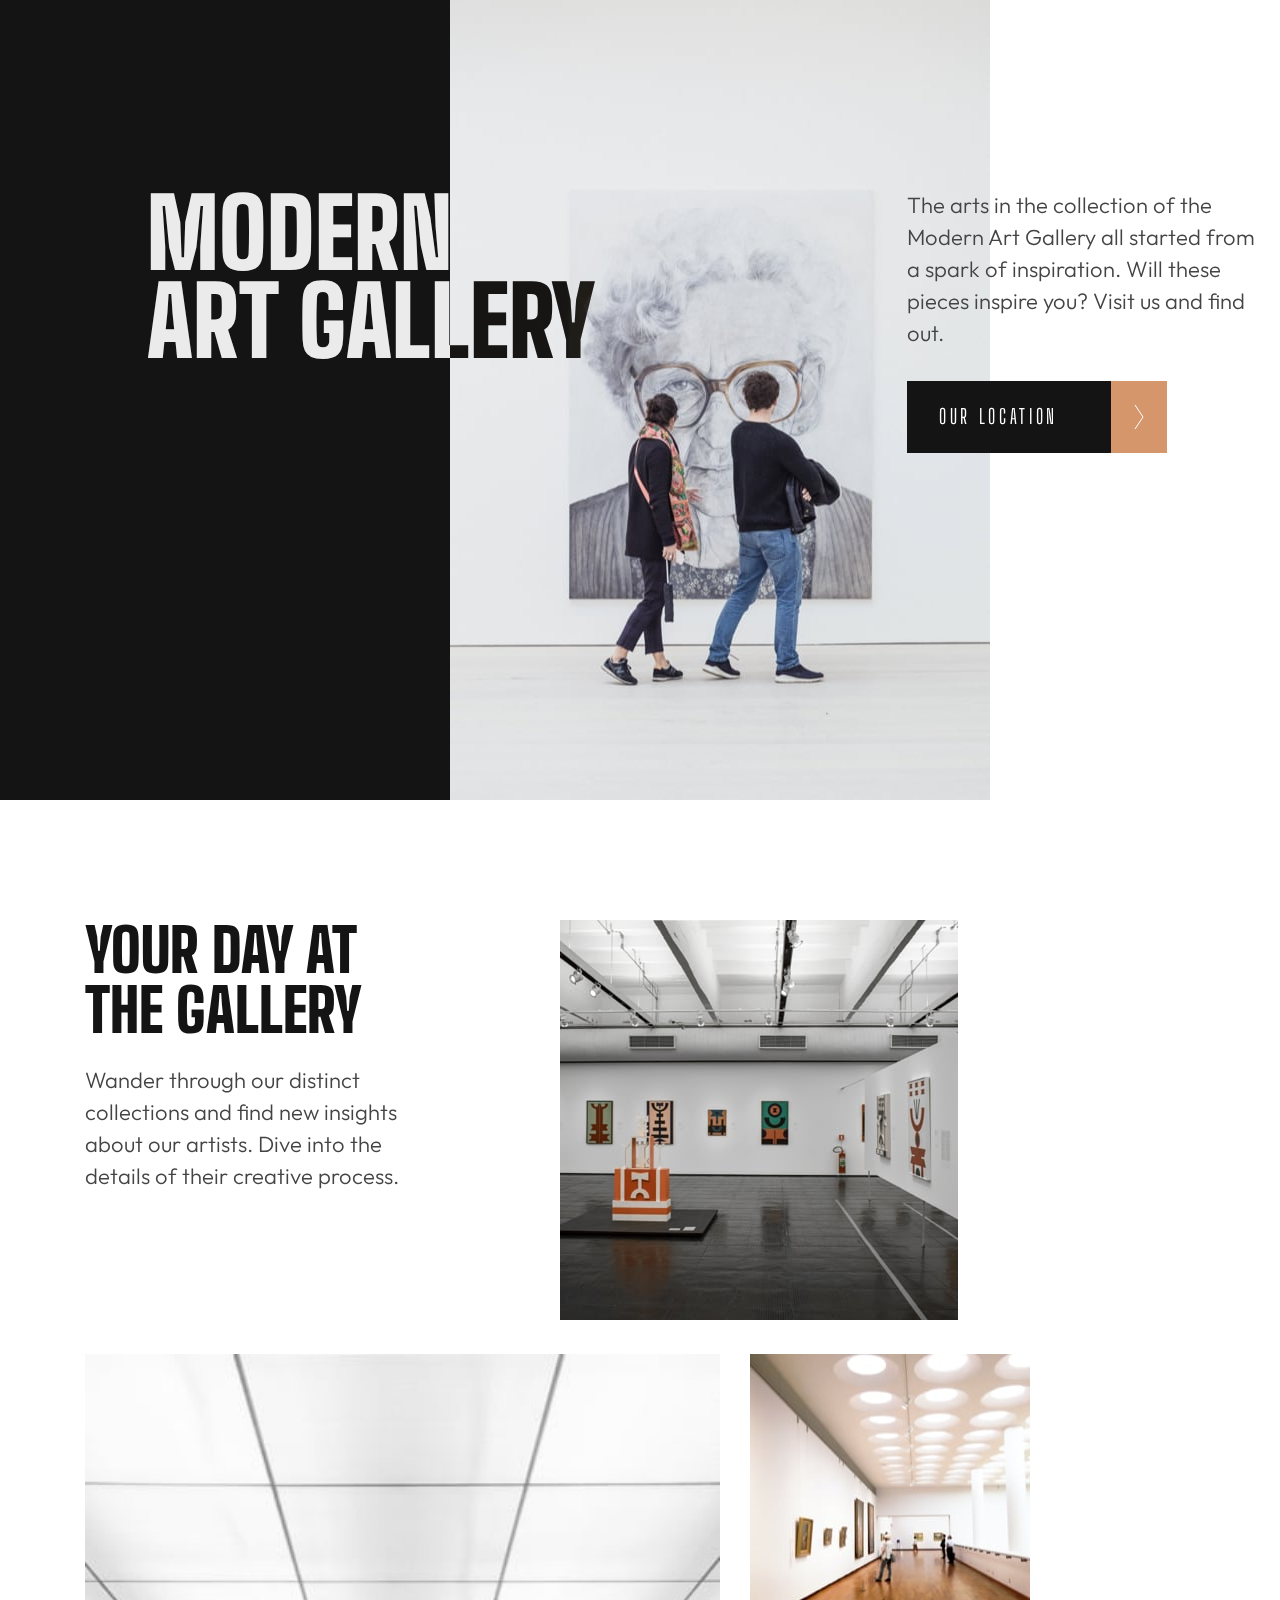
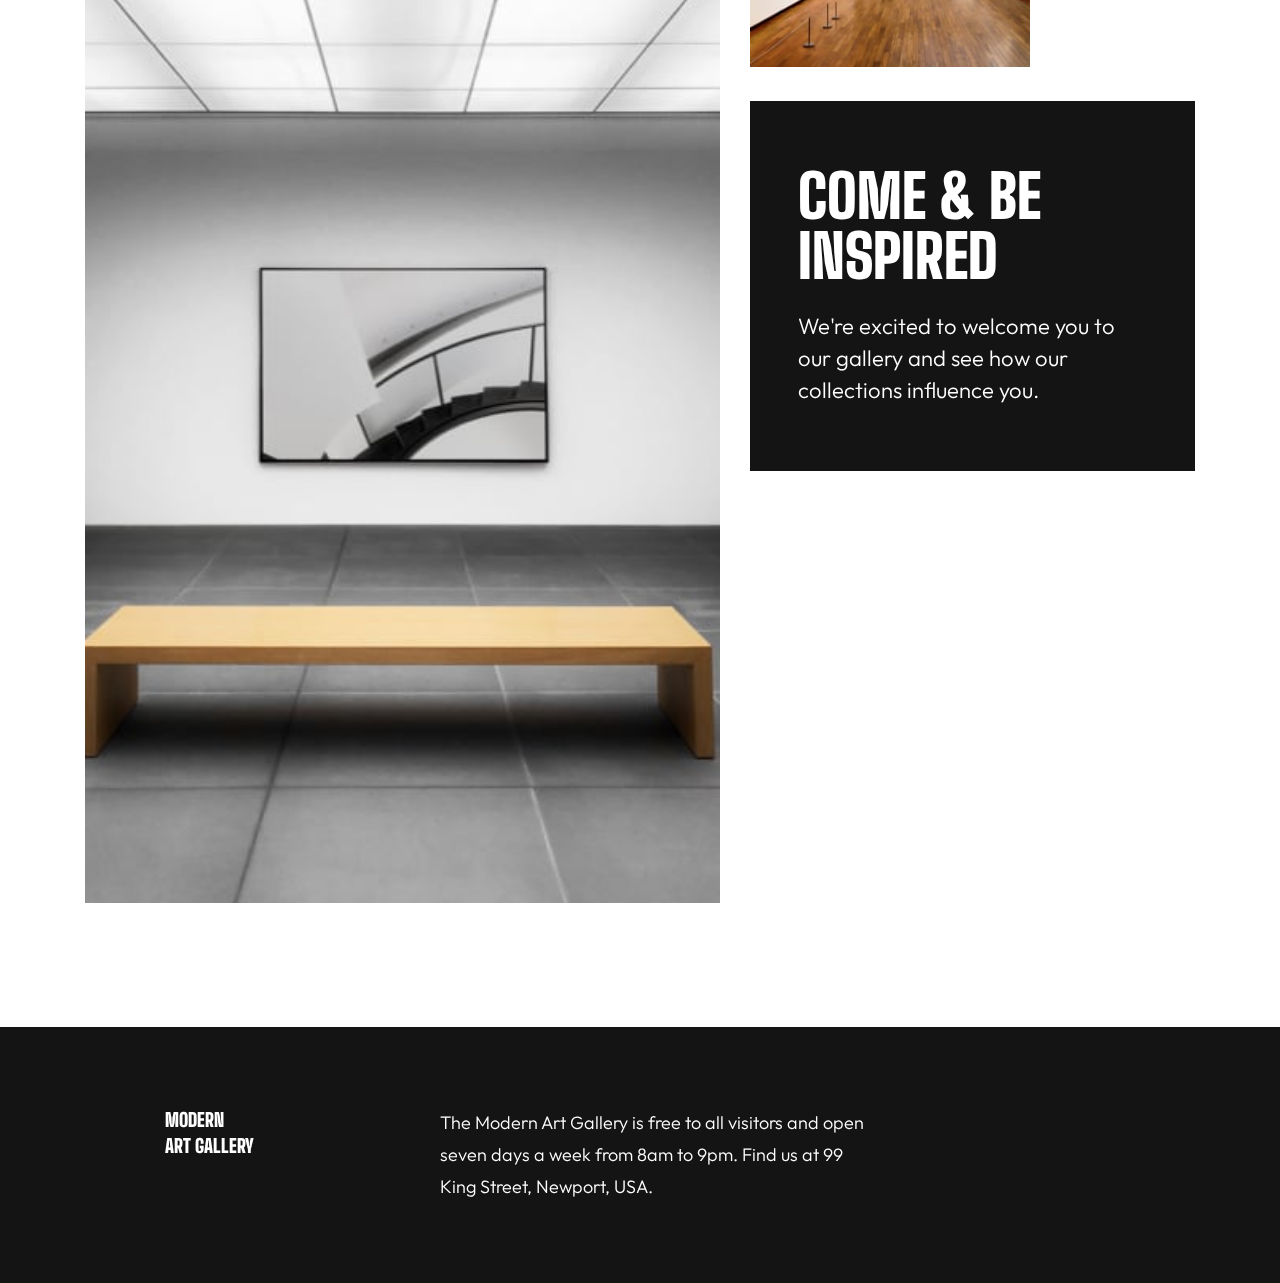
==== index.html @ 34bbaf8f "dosyalari ekledim" ====
<!DOCTYPE html>
<html lang="en">

<head>
  <meta charset="UTF-8">
  <meta name="viewport" content="width=device-width, initial-scale=1.0">  
  <link rel="stylesheet" href="https://cdnjs.cloudflare.com/ajax/libs/font-awesome/6.4.0/css/all.min.css" integrity="sha512-iecdLmaskl7CVkqkXNQ/ZH/XLlvWZOJyj7Yy7tcenmpD1ypASozpmT/E0iPtmFIB46ZmdtAc9eNBvH0H/ZpiBw==" crossorigin="anonymous" referrerpolicy="no-referrer" />  
  <link href="https://fonts.googleapis.com/css2?family=Big+Shoulders+Display:wght@900&family=Outfit:wght@300&display=swap"rel="stylesheet">
  <link rel="stylesheet" href="index.css">
  <title>Ana Sayfa</title>
</head>

<body>
  <main>
    <!-- Header start -->
    <header>
      <picture class="hero-img">
        <source media="(min-width: 1000px)"
          srcset="./assets/desktop/image-hero.jpg, ./assets/desktop/image-hero@2x.jpg 2x">
        <source media="(min-width: 768px)" srcset="./assets/tablet/image-hero.jpg,
        ./assets/tablet/image-hero@2x.jpg 2x">
        <img src=" ./assets/mobile/image-hero.jpg" srcset="./assets/mobile/image-hero@2x.jpg 2x"
          alt="Man and woman walking past and looking at a mostly black and white painting of an eldery woman wearing brown glasses">
      </picture>
      <div class="hero-container">
        <h1>Modern <br> Art Gallery</h1>
        <div class="hero-text">
          <p>The arts in the collection of the Modern Art Gallery all started
            from a spark of inspiration. Will these pieces inspire you? Visit
            us and find out.</p>
          <div class="link">
            <a href="harita.html">Our location</a>
            <div class="arrow">
              <img src="./assets/icon-arrow-right.svg" alt="Right arrow">
            </div>
          </div>
        </div>
      </div>
    </header>
    <!-- Header end -->

    <!-- Section Start -->
    <div class="section-wrapper">

      <!-- Section 1 Start -->
      <section class="section-1">
        <picture class="grid-1">
          <source media="(min-width: 1330px)"
            srcset="./assets/desktop/image-grid-1.jpg, ./assets/desktop/image-grid-1@2x.jpg 2x">
          <source media="(min-width: 768px)" srcset="./assets/tablet/image-grid-1.jpg,
        ./assets/tablet/image-grid-1@2x.jpg 2x">
          <img src=" ./assets/mobile/image-grid-1.jpg" srcset="./assets/mobile/image-grid-1@2x.jpg"
            alt="Image of museum exhibit featuring sculpture and prints of abstract art in mostly orange and turquoise colors">
        </picture>

        <div class="container">
          <h2>Your day<span></span> at the gallery</h2>
          <p>Wander through our distinct collections and find new insights about
            our artists. Dive into the details of their creative process.</p>
        </div>
      </section>

      <!-- Section 2 End -->

      <!-- Section 2 Start -->
      <section class="section-2">
        <picture class="grid-2">
          <source media="(min-width: 1339px)"
            srcset="./assets/desktop/image-grid-2.jpg, ./assets/desktop/image-grid-2@2x.jpg 2x">
          <source media="(min-width: 768px)" srcset="./assets/tablet/image-grid-2.jpg,
        ./assets/tablet/image-grid-2@2x.jpg 2x">
          <img src=" ./assets/mobile/image-grid-1.jpg" srcset="./assets/mobile/image-grid-2@2x.jpg"
            alt="Image of light colored wood bench inside of museum facing a large photographic print of part of a circular stairwell">
        </picture>

        <div class="inspired-container">
          <picture class="grid-3">
            <source media="(min-width: 1339px)"
              srcset="./assets/desktop/image-grid-3.jpg, ./assets/desktop/image-grid-3@2x.jpg 2x">

            <source media="(min-width: 768px)" srcset="./assets/tablet/image-grid-3.jpg,
          ./assets/tablet/image-grid-3@2x.jpg 2x">

            <img src=" ./assets/mobile/image-grid-3.jpg" srcset="./assets/mobile/image-grid-3@2x.jpg"
              alt="Image of a few people looking at paintings inside the museum">
          </picture>

          <div class="inspired-text">
            <h2>Come &amp; be<br> inspired</h2>
            <p>We're excited to welcome you to our gallery and see how our collections
              influence you.</p>
          </div>
        </div>
      </section> 
    </div>
    <!-- Section 2 End -->
  </main>

  <!-- Footer start -->
  <footer>
    <div class="footer-container">
      <h3>Modern<br> Art Gallery</h3>
      <p>The Modern Art Gallery is free to all visitors and open seven days a week
        from 8am to 9pm. Find us at 99 King Street, Newport, USA.</p>
      <div class="social-links">
        <a href="facebook.com"><i class="fab fa-facebook-square"></i></a>
        <a href="instagram.com"><i class="fab fa-instagram"></i></a>
        <a href="twitter.com"><i class="fab fa-twitter"></i></a>
      </div>
    </div>
  </footer>
  <!-- Footer end -->
</html>
---- index.css ----
/* HTML Start */
:root {
    --accent: #D5966C;
    --heading: #141414;
    --body-text: #444444;
    --background: #FFFFFF;
}

*,
* ::before,
* ::after {
    box-sizing: border-box;
    margin: 0;
    padding: 0;
    -moz-osx-font-smoothing: grayscale;
    -webkit-font-smoothing: antialiased;
}

body {
  background-color: var(--background);
}

h1,
h2,
h3 {
    color: var(--heading);
    font-family: 'Big Shoulders Display', sans-serif;
    font-weight: 900;
    text-transform: uppercase;
}

h3,
footer,
footer p,
.inspired-text h2, 
.inspired-text p {
    color: var(--background);
}

h1 {
    font-size: 3.75rem;
    line-height: 3.4375rem;
}

h2 {
    font-size: 3.125rem;
    line-height: 2.8125rem;
}

h2 span::before {
    content:"\A";
    white-space: pre;
}

p {
    color: var(--body-text);
    font-family: 'Outfit', sans-serif;
    font-size: 1.125rem;
    font-weight: 300;
    line-height: 1.75rem;
}

i {
    font-size: 1.25rem;
    margin-right: 1.25rem;
}
/* HTML End */


/* Header Start */
.hero-container {
    margin: 2rem 1rem 7.5rem 1rem;
}

.hero-text {
    margin-top: 2rem;
}

.arrow, 
.link {
    align-items: center;
    display: flex;
    height: 4.5rem;
}

.arrow {
    background-color: var(--accent);
    justify-content: center;
    width: 3.5rem;
}

.link {
    background-color: var(--heading);
    justify-content: space-between;
    margin-top: 2rem;
    width: 16.25rem;
}

.link a {
    color: var(--background);
    font-family: 'Big Shoulders Display', sans-serif;
    font-size: 1.25rem;
    letter-spacing: 3.64px;
    line-height: 1.49625rem;
    margin-left: 2rem;
    text-decoration: none;
    text-transform: uppercase;
}

.link:hover,
.link:hover .arrow {
    transition: all .3s ease-out;
}

.link:hover {
    background-color: var(--accent);
}

.link:hover .arrow {
    background-color: var(--heading);
}
/* Header End */

/*Section Start */ 
.section-wrapper {
    margin-left: 1rem;
    margin-right: 1rem;
    max-width: 100%;
}

.section-wrapper img {
  max-width: 100%;
}

.grid-1 img{
    margin-bottom: 1.5625rem;
}

.section-1 {
    margin-bottom: 2rem;
}

.section-1 .container p{
    margin-top: 1.3125rem;
}

.grid-2 img,
.grid-3 img {
    margin-bottom: 1rem;
}

.inspired-text,
footer {
    background-color: var(--heading);
}

.inspired-text {  
    margin-bottom: 7.5rem;
    padding: 3rem 1.5rem;
}

.inspired-text p {
    margin-top: 1.5rem;
}
/*Section end */ 


/*Footer Start */ 
footer {
    font-size: 1rem;
    line-height: 1.625rem;
    padding: 3rem 2rem;
}

footer p {
    margin-top: 2.375rem;
    margin-bottom: 2.375rem;
}

footer a {
    color: var(--background);
}

footer a:hover {
    color: var(--accent);
}

/*Footer end */ 


@media screen and (min-width: 768px) {
 
    /*HTML Start */ 
   h1 {
       font-size: 4.375rem;
       line-height: 4.0625rem;
   }

   h2 {
    font-size: 3.125rem;
    line-height: 2.8125rem;
    }

   h2 span::before {
        display: none;
    }

    /*HTML End */ 

    /*Header Start */ 
    header {
        display: flex;
        margin-bottom: 7.5rem;
    }

    .hero-container {
        margin-bottom: 0;
        margin-left: -3.125rem;
        margin-top: 9.0625rem;
        max-width: 21.1875rem;
    }

    .container {
        margin-right: 4.25rem;
        max-width: 13.9375rem;
    }
    /*Header End */ 

    /* Section Start */
    .section-1 .container p, 
    .inspired-text p {
        margin-top: 1.5rem;
    }
    .section-wrapper {
        margin-left: auto;
        margin-right: auto;
        max-width: 43.0625rem;
    }

    section {
        display: flex;
    }

    .section-1 {
        margin-bottom: .6875rem;
    }
    .grid-1 img {
        margin-bottom: 0;
    }

    .grid-1 {
        order: 2;
    }
    
    .section-2 {
        margin-bottom: 7.5rem;
    }

    .grid-2 img {
        margin-right: .6875rem;
        width: 24.875rem;
    }

    .grid-3 img{
        margin-bottom: 5px;
    }

    .inspired-text, 
    .grid-2 img{
        margin-bottom: 0;
    }

    .inspired-container {
        width: 17.5rem;
    } 

    .inspired-text {
        padding: 5.25rem 1.8125rem;
    }

    /* Section End */
    
    /* Footer Start */
    .footer-container {
        display: flex;
        justify-content: space-between;
    }

    footer p {
        font-size: 1rem;
        margin: 0;
        max-width: 17.5625rem;
    }
    
    footer {
        padding: 3.5rem 2.4375rem;
    }
    /* Footer End */
}



  @media screen and (min-width: 1200px){

    /* HTML Start */
    h1 {
        font-size: 6rem;
        line-height: 5.5rem;
    }

    h2 {
        font-size:3.75rem;
        line-height: 3.75rem;
    }

    p {
        font-size: 1.375rem;
        line-height: 2rem;
    }

   
    .section-wrapper {
        max-width: 69.375rem;
    }

    /* HTML End */
    
    /* Header Start */
    header {
        position: relative;
    }
    .hero-img {
        padding-left: 28.125rem;
        background-color: var(--heading);
        height: 50rem;
    }
    
    .hero-container {
        display: flex;
        justify-content: space-between;
        margin-left: 11.5%;
        margin-top: 11.8125rem;
        max-width: 69.375rem;
        position: absolute; 
    }

    .hero-container h1 {
        color: var(--background);
        margin-right: 246px;
        mix-blend-mode: difference;
        width: 514px;
    }

    .hero-text {
        margin-top: 0;
        max-width: 350px;
    } 
    
    /* Header End */
    
    /* Section Start */
    .section-1,
    .grid-3 img {
        margin-bottom: 1.875rem;
    }

    .container {
        margin-right: 7.8125rem;
        max-width: 21.875rem;
    }

    
    .grid-2 img {
        margin-right: 1.875rem;
        width: 39.6875rem;
    }

    .inspired-container {
        width: 27.8125rem;
    }

    .inspired-text {
        padding: 4.0625rem 3rem;
    }

    /* Section End */

    /* Footer Start */
    footer p {
        font-size: 1.125rem;
        max-width: 26.875rem;
    }
   
    footer {
        padding: 5rem 10.3125rem;
    }
    /* Footer End */
  }
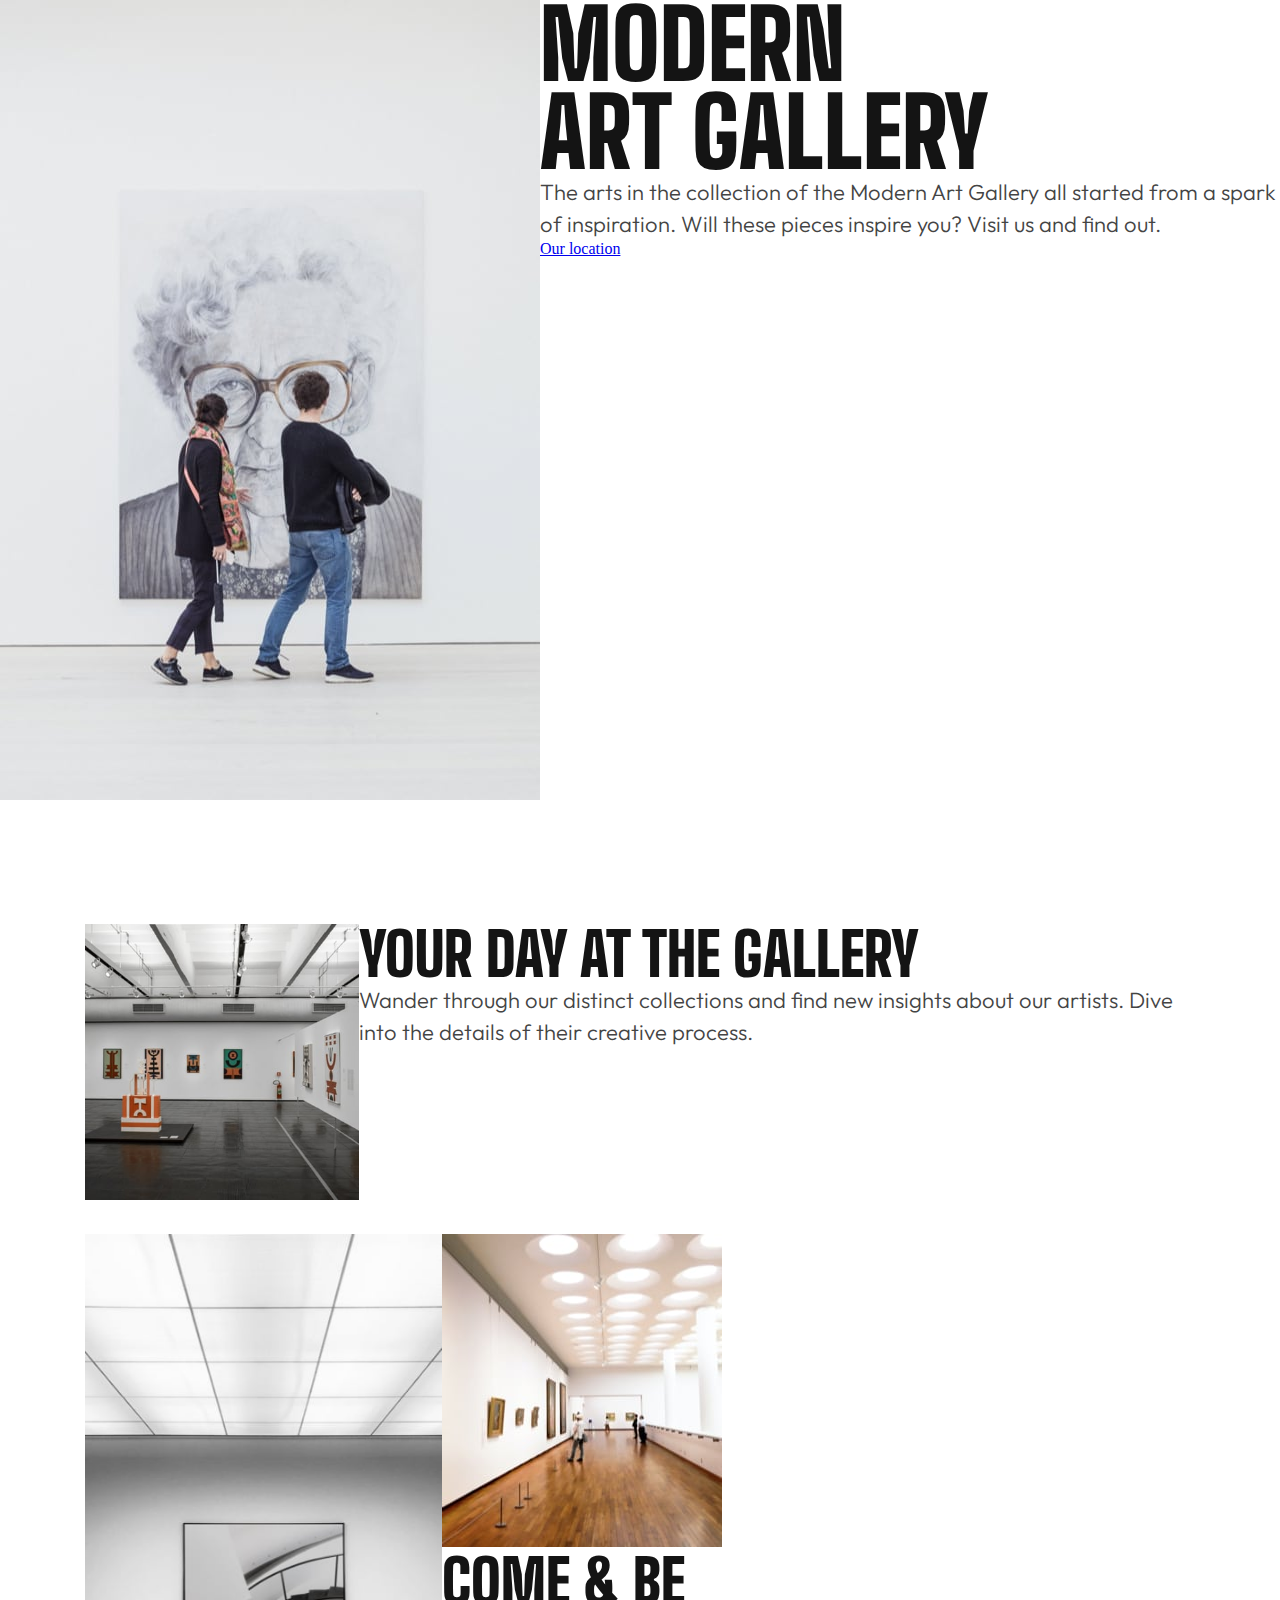
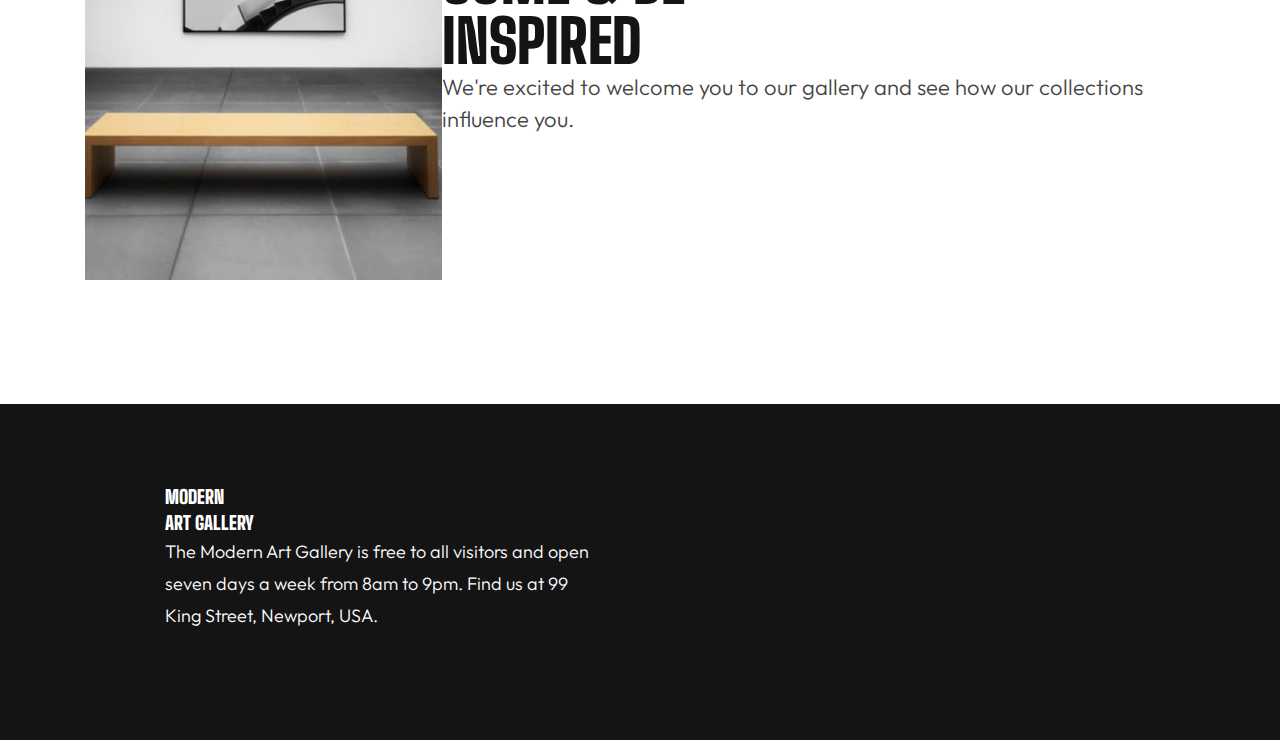
==== commit b94f82ec: "Update index.html" ====
--- a/index.html
+++ b/index.html
@@ -13,8 +13,8 @@
 <body>
   <main>
     <!-- Header start -->
-    <header>
-      <picture class="hero-img">
+    <header class="header">
+      <picture class="header__hero--img">
         <source media="(min-width: 1000px)"
           srcset="./assets/desktop/image-hero.jpg, ./assets/desktop/image-hero@2x.jpg 2x">
         <source media="(min-width: 768px)" srcset="./assets/tablet/image-hero.jpg,
@@ -22,16 +22,16 @@
         <img src=" ./assets/mobile/image-hero.jpg" srcset="./assets/mobile/image-hero@2x.jpg 2x"
           alt="Man and woman walking past and looking at a mostly black and white painting of an eldery woman wearing brown glasses">
       </picture>
-      <div class="hero-container">
-        <h1>Modern <br> Art Gallery</h1>
-        <div class="hero-text">
-          <p>The arts in the collection of the Modern Art Gallery all started
+      <div class="header__hero--container">
+        <h1 class="header__hero-container--title">Modern <br> Art Gallery</h1>
+        <div class="header__hero--text">
+          <p class="header__hero-text--paragraph">The arts in the collection of the Modern Art Gallery all started
             from a spark of inspiration. Will these pieces inspire you? Visit
             us and find out.</p>
-          <div class="link">
-            <a href="harita.html">Our location</a>
-            <div class="arrow">
-              <img src="./assets/icon-arrow-right.svg" alt="Right arrow">
+          <div class="header__link">
+            <a href="harita.html" class="header__link--anchor">Our location</a>
+            <div class="header__arrow">
+              <img src="./assets/icon-arrow-right.svg" alt="Right arrow" class="header__arrow--img">
             </div>
           </div>
         </div>
@@ -43,19 +43,19 @@
     <div class="section-wrapper">
 
       <!-- Section 1 Start -->
-      <section class="section-1">
-        <picture class="grid-1">
+      <section class="section-1 gallery">
+        <picture class="gallery__grid-1">
           <source media="(min-width: 1330px)"
             srcset="./assets/desktop/image-grid-1.jpg, ./assets/desktop/image-grid-1@2x.jpg 2x">
           <source media="(min-width: 768px)" srcset="./assets/tablet/image-grid-1.jpg,
         ./assets/tablet/image-grid-1@2x.jpg 2x">
-          <img src=" ./assets/mobile/image-grid-1.jpg" srcset="./assets/mobile/image-grid-1@2x.jpg"
+          <img class="gallery__image" src=" ./assets/mobile/image-grid-1.jpg" srcset="./assets/mobile/image-grid-1@2x.jpg"
             alt="Image of museum exhibit featuring sculpture and prints of abstract art in mostly orange and turquoise colors">
         </picture>
 
-        <div class="container">
-          <h2>Your day<span></span> at the gallery</h2>
-          <p>Wander through our distinct collections and find new insights about
+        <div class="gallery__container">
+          <h2 class="gallery__heading">Your day<span></span> at the gallery</h2>
+          <p class="gallery__description">Wander through our distinct collections and find new insights about
             our artists. Dive into the details of their creative process.</p>
         </div>
       </section>
@@ -63,31 +63,31 @@
       <!-- Section 2 End -->
 
       <!-- Section 2 Start -->
-      <section class="section-2">
-        <picture class="grid-2">
+      <section class="section-2 gallery">
+        <picture class="gallery__grid-2">
           <source media="(min-width: 1339px)"
             srcset="./assets/desktop/image-grid-2.jpg, ./assets/desktop/image-grid-2@2x.jpg 2x">
           <source media="(min-width: 768px)" srcset="./assets/tablet/image-grid-2.jpg,
         ./assets/tablet/image-grid-2@2x.jpg 2x">
-          <img src=" ./assets/mobile/image-grid-1.jpg" srcset="./assets/mobile/image-grid-2@2x.jpg"
+          <img class="gallery__image" src=" ./assets/mobile/image-grid-1.jpg" srcset="./assets/mobile/image-grid-2@2x.jpg"
             alt="Image of light colored wood bench inside of museum facing a large photographic print of part of a circular stairwell">
         </picture>
 
-        <div class="inspired-container">
-          <picture class="grid-3">
+        <div class="gallery__inspired--container">
+          <picture class="gallery__grid-3">
             <source media="(min-width: 1339px)"
               srcset="./assets/desktop/image-grid-3.jpg, ./assets/desktop/image-grid-3@2x.jpg 2x">
 
             <source media="(min-width: 768px)" srcset="./assets/tablet/image-grid-3.jpg,
           ./assets/tablet/image-grid-3@2x.jpg 2x">
 
-            <img src=" ./assets/mobile/image-grid-3.jpg" srcset="./assets/mobile/image-grid-3@2x.jpg"
+            <img class="gallery__image" src=" ./assets/mobile/image-grid-3.jpg" srcset="./assets/mobile/image-grid-3@2x.jpg"
               alt="Image of a few people looking at paintings inside the museum">
           </picture>
 
-          <div class="inspired-text">
-            <h2>Come &amp; be<br> inspired</h2>
-            <p>We're excited to welcome you to our gallery and see how our collections
+          <div class="gallery__inspired--text">
+            <h2 class="gallery__heading">Come &amp; be<br> inspired</h2>
+            <p class="gallery__description ">We're excited to welcome you to our gallery and see how our collections
               influence you.</p>
           </div>
         </div>
@@ -97,17 +97,17 @@
   </main>
 
   <!-- Footer start -->
-  <footer>
-    <div class="footer-container">
-      <h3>Modern<br> Art Gallery</h3>
-      <p>The Modern Art Gallery is free to all visitors and open seven days a week
+  <footer class="footer">
+    <div class="footer__container">
+      <h3 class="footer__title">Modern<br> Art Gallery</h3>
+      <p class="footer__text">The Modern Art Gallery is free to all visitors and open seven days a week
         from 8am to 9pm. Find us at 99 King Street, Newport, USA.</p>
       <div class="social-links">
-        <a href="facebook.com"><i class="fab fa-facebook-square"></i></a>
-        <a href="instagram.com"><i class="fab fa-instagram"></i></a>
-        <a href="twitter.com"><i class="fab fa-twitter"></i></a>
+        <a href="facebook.com"><i class="social-links__item fab fa-facebook-square"></i></a>
+        <a href="instagram.com"><i class="social-links__item fab fa-instagram"></i></a>
+        <a href="twitter.com"><i class="social-links__item fab fa-twitter"></i></a>
       </div>
     </div>
   </footer>
   <!-- Footer end -->
-</html>+</html>
